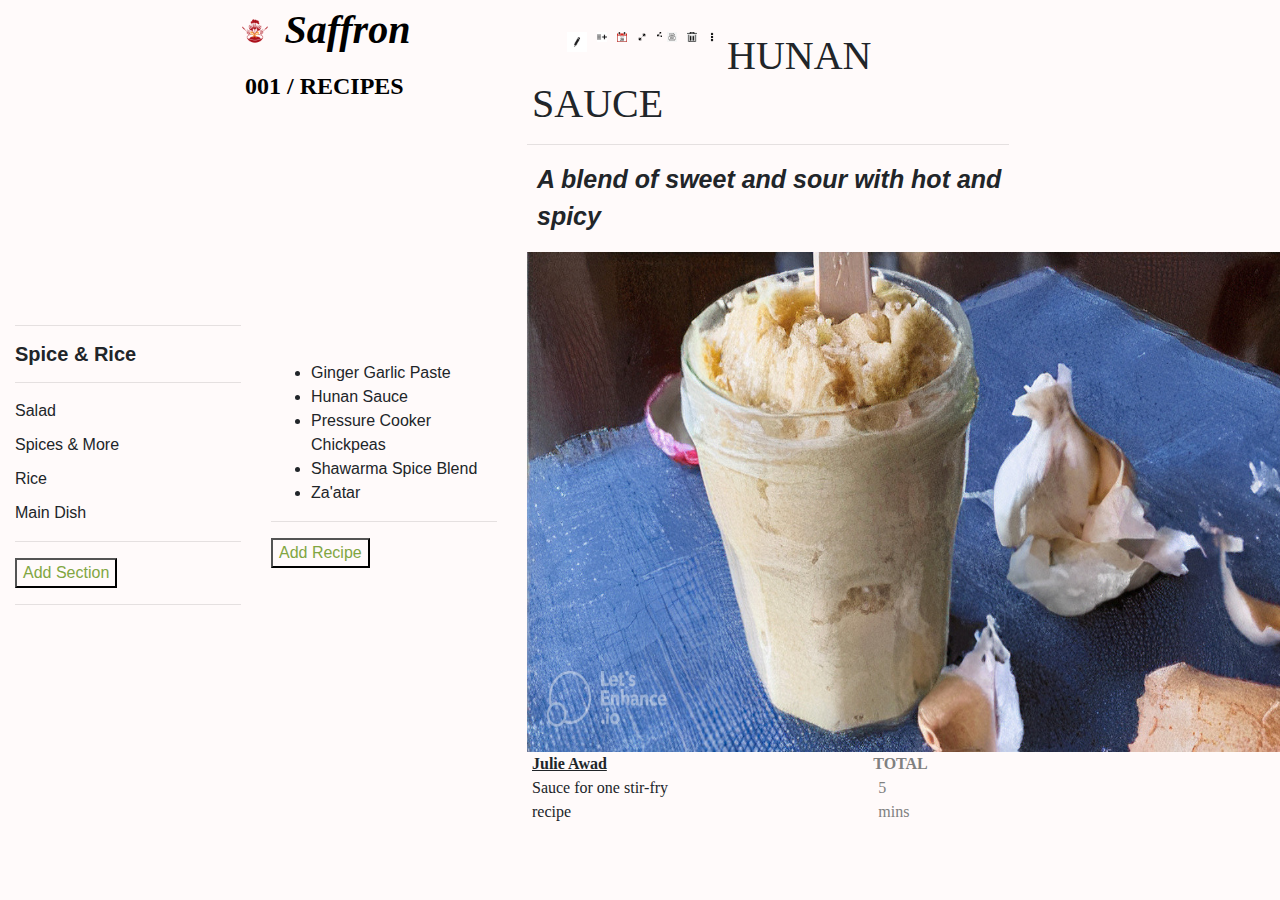
==== index.html @ aedabde5 "Merge branch 'main' of https://github.com/blkjacobinsjr/cookbook-group3 into navbranch" ====
<!DOCTYPE html>
<html lang="en">
<head>
    <link href="https://stackpath.bootstrapcdn.com/bootstrap/4.4.1/css/bootstrap.min.css" rel="stylesheet">
    <meta charset="UTF-8">
    <meta name="viewport" content="width=device-width, initial-scale=1.0">
    <link rel="stylesheet" href="styles.css"/>
    <link rel="stylesheet" href="./CSS/cookbook-body.css">
    <title>Recipe Webpage</title>
</head>
<body>
    <header>
        <nav>
            <div class="logo-container">
              <a href="#logo" class="logo" id="logo"><img src="design-assets/restaurant-logo.png" alt="logo"/></a>
              <a href="#logotext" class="saffron-text font-weight-bold" style="font-family: 'Cormorant'; color: #000000">Saffron</a> 
              <h1 class="recipes-title font-weight-bold" style="font-family: 'Roboto'; color: #000000">001 / RECIPES</h1> 
              <!-- Added bold font weight for 'Saffron' -->
            </div>
        </nav>
    </header>

    <div class="container">
        
        <div class="row">
            <div class="col-md-3"> <!-- Column 1 -->
                <hr>
                <h2 class="section-title">Spice &amp; Rice</h2>
                <hr>
                <ul class="section-list">
                    <li class="section-item" data-section="salad">Salad</li>
                    <li class="section-item" data-section="spices">Spices &amp; More</li>
                    <li class="section-item" data-section="rice">Rice</li>
                    <li class="section-item" data-section="main-dish">Main Dish</li>
                </ul>
                <hr>
                <button class="AddButton">Add Section</button>
                <hr>
            </div>

        <!-- Data inside the second column -->
        <div class="col-md-3" id="recipes"> <!-- Column 2 -->
            <ul class="recipe-list" data-section="spices">
                <li class="recipe-item" data-recipe="ginger-garlic-paste">Ginger Garlic Paste</li>
                <li class="recipe-item" data-recipe="hunan-sauce">Hunan Sauce</li>
                <li class="recipe-item" data-recipe="schezwan-sauce">Pressure Cooker Chickpeas</li>
                <li class="recipe-item" data-recipe="schezwan-sauce">Shawarma Spice Blend</li>
                <li class="recipe-item" data-recipe="schezwan-sauce">Za'atar</li>
                <!-- Add more items as needed -->
                </ul>
                <hr>
                <button class="AddButton">Add Recipe</button>
            </ul>
        </div>

            <div class="col-md-6"> <!-- Column 3 -->
                <!-- Recipe Details Here -->
                <div id="navbar">  <!-- navbar-->
                    <nav>
                        <ul>
                            <li class="pencil"><img src="./icons/pencil.jpg" alt="pencil"></li>
                            <li class="options"><img src="./icons/options.png" alt="options"></li> 
                            <li class="calender"> <img src="./icons/calender.png" alt="calender"></li> 
                            <li class="expand"> <img src="./icons/expand.png" alt="expand"></li> 
                            <li class="share"> <img src="./icons/share.png" alt="share"></li> 
                            <li class="pdf_doc">  <img src="./icons/pdf_doc.jpg" alt="pdf"></li> 
                            <li class="delete"> <img src="./icons/delete.jpg" alt="delete"></li> 
                            <li class="icons">  <img src="./icons/icons.png" alt="icon"></li> 
                        
                        </ul>
                     </nav>
                    
                </div>
                <section class="reciepe-body">
                     <div>
                         <h1>HUNAN SAUCE</h1>
                      </div>
                     <hr>
                     <div>
                         <p>A blend of sweet and sour with hot and spicy</p>
                     </div>
                     <img src="./design-assets/Hunan_sauce.jpg" alt="Hunan_sauce" height="500px" width="800px">

                    <!----Table data in rows and colums -->
                     
                     <table id="body-bottom" >
                           <tr class="row-1">
                                <th class="tablehead-1">
                                   Julie Awad 
                                </th>
                                <th class="tablehead-2">
                                    TOTAL
                                </th>
                          </tr>
                           <tr class='row-2'>
                                <td class="data-1">
                                   Sauce for one stir-fry recipe
                                </td>
            
                                <td class="data-2">
                                      5 mins
                                </td>
            
                            </tr>
                        
                     </table>
                  
                </section>
            </div>

        </div>
    </div>

    <script src="script.js"></script>
</body>
</html>
---- styles.css ----
@import './CSS/header.css';
@import './CSS/col1.css';
@import './CSS/col2.css';
@import './CSS/cookbook-body.css';

/* PLEASE DON'T CHANGE SOMTHING HERE USE SEPARATE FILES
AND PLEASE USE UNIQE .CLASSES 
*/

body {
    background-color:snow
}

.AddButton {
    background-color: transparent;
    color: rgb(129, 166, 65);
    box-shadow: none;
}
---- CSS/cookbook-body.css ----
/* Title, Descrip, Img */
body{
    width: 80%;
    margin-top: 0px;
    
}
.reciepe-body {
    font-family: 'Times New Roman', Times, serif;
}


.col-md-6{
    margin-top: -90px;
}

#navbar{
    margin-top:0px;
    margin-bottom: 0px;
}

h1{
    margin-bottom: 5px;
    margin-top: 10px;
    margin-left: 0px;
    padding-left:5px;
    font-size: 40px;
}

p{
    font-family: apple-system, BlinkMacSystemFont, "Segoe UI", Roboto, Oxygen-Sans, Ubuntu, Cantarell, "Helvetica Neue", sans-serif;
    font-style: italic;
    font-weight: bold;
    font-size:25px;
    padding: 0px 0px 0px 10px ;
    margin-top:5px;;
}

img {
    margin-right:10px;
}
/*#### table ###  */
#body-bottom .row-1 .tablehead-1 {
    padding: 0 90px 0px 5px;
    text-align: left;
    
}
.tablehead-1{
text-decoration: underline;
}
#body-bottom .row-1 .tablehead-2 {
    padding: 0 70px 0px 100px; 
    color: gray; 
}
#body-bottom .row-2 .data-1 {
    padding: 0 90px 0px 5px;
    
}
#body-bottom .row-2 .data-2 {
    padding: 0 90px 0px 105px;
    color: gray
}

/*##### navbar ####*/

nav ul{
    list-style-type: none;
margin-top:0px;
padding-top:0px;

}
nav ul li{
    display:flex;
    justify-content: space-around;
    float:left;
    width:20px;
    height:20px;
    padding-bottom: 10px;
  
}


nav ul .pencil{
width: 30px;
height:30px;
}
nav ul .share{
    width: 10px;
    height:15px;
    }
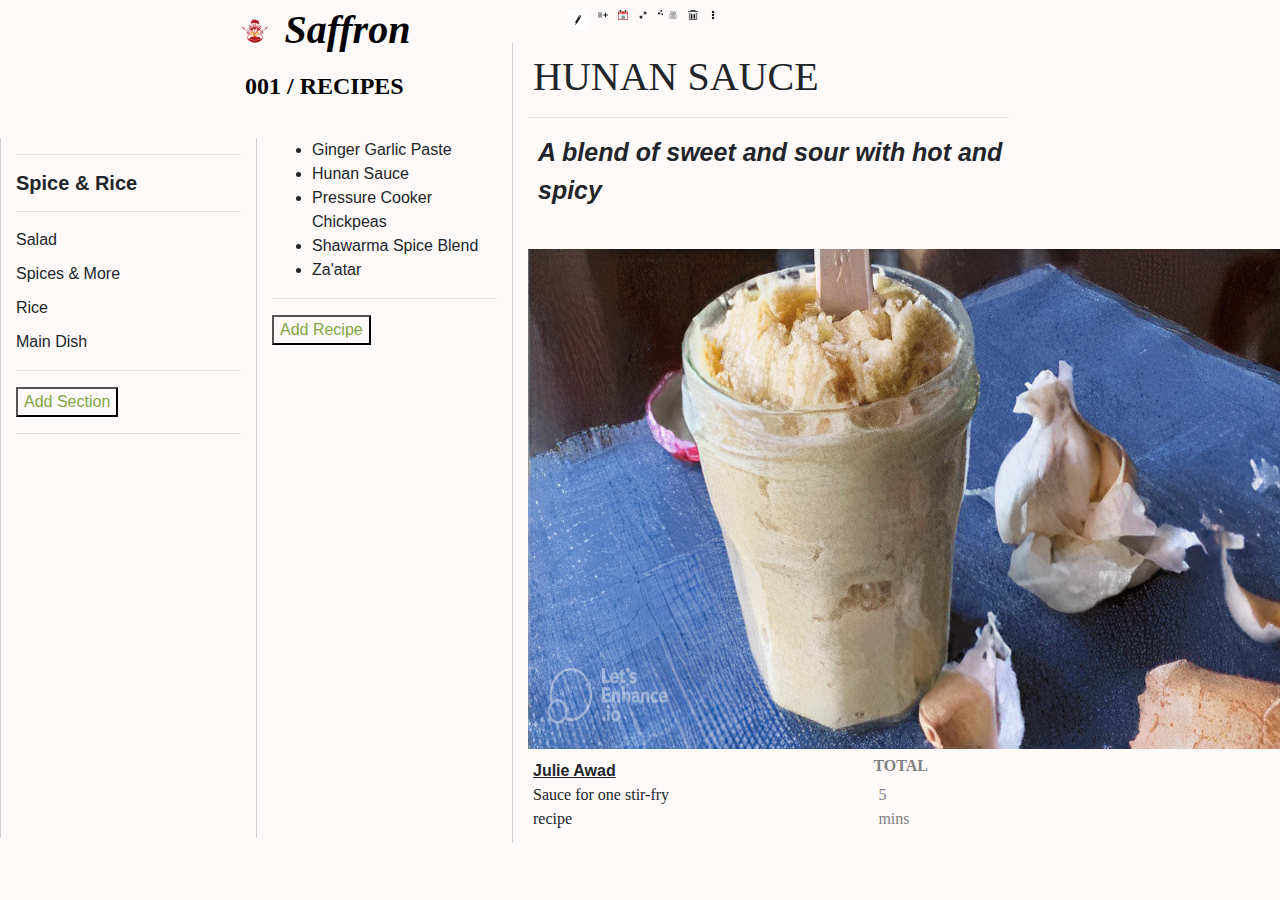
==== commit 22b07748: "styling tweaks across col1&2, fixed nav, css hover" ====
--- a/index.html
+++ b/index.html
@@ -5,7 +5,6 @@
     <meta charset="UTF-8">
     <meta name="viewport" content="width=device-width, initial-scale=1.0">
     <link rel="stylesheet" href="styles.css"/>
-    <link rel="stylesheet" href="./CSS/cookbook-body.css">
     <title>Recipe Webpage</title>
 </head>
 <body>
@@ -69,8 +68,6 @@
                         
                         </ul>
                      </nav>
-                    
-                </div>
                 <section class="reciepe-body">
                      <div>
                          <h1>HUNAN SAUCE</h1>
@@ -79,8 +76,11 @@
                      <div>
                          <p>A blend of sweet and sour with hot and spicy</p>
                      </div>
-                     <img src="./design-assets/Hunan_sauce.jpg" alt="Hunan_sauce" height="500px" width="800px">
-
+                     <a class="hover-img" href="#">
+                        <div class="wrap">
+                        <img src="./design-assets/Hunan_sauce.jpg" alt="Hunan_sauce" height="500px" width="800px">
+                        <div class="text">Hunan Sauce</div>
+                        </a>
                     <!----Table data in rows and colums -->
                      
                      <table id="body-bottom" >
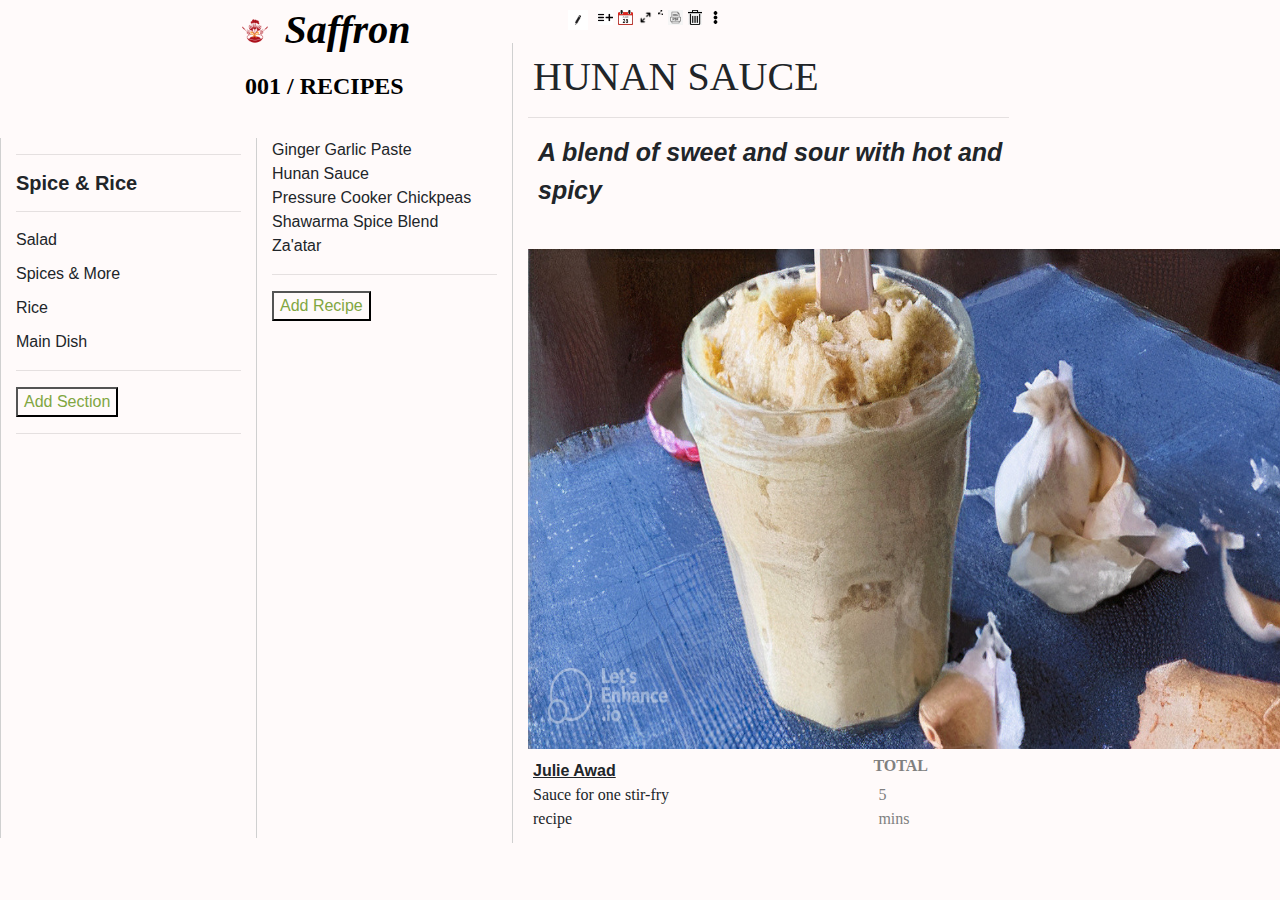
==== commit 5f0c8033: "added hover effect to column" ====
--- a/index.html
+++ b/index.html
@@ -79,7 +79,17 @@
                      <a class="hover-img" href="#">
                         <div class="wrap">
                         <img src="./design-assets/Hunan_sauce.jpg" alt="Hunan_sauce" height="500px" width="800px">
-                        <div class="text">Hunan Sauce</div>
+                        <div class="text">Hunan Sauce<b> <p>2 tablespoons soy sauce
+                            2 tablespoons rice vinegar
+                            1 tablespoon hoisin sauce
+                            1 tablespoon chili garlic sauce or sriracha
+                            1 tablespoon cornstarch
+                            1 tablespoon water
+                            1 teaspoon sugar
+                            1 teaspoon sesame oil
+                            2 cloves garlic, minced
+                            1 teaspoon grated ginger
+                            1/4 cup chicken or vegetable broth</p></b></div>
                         </a>
                     <!----Table data in rows and colums -->
                      
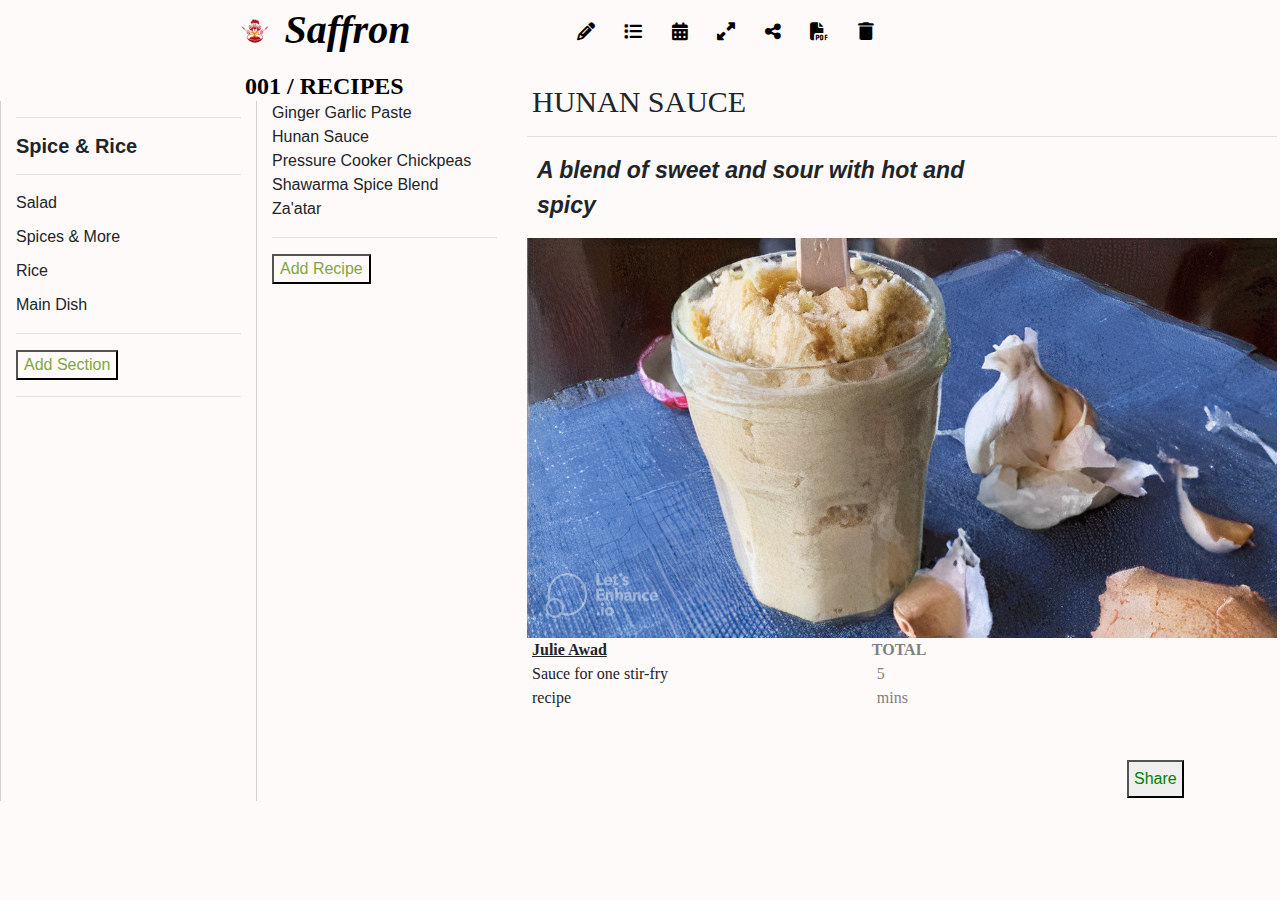
==== commit 01a1b594: "'navbar and share button are updated'" ====
--- a/index.html
+++ b/index.html
@@ -5,6 +5,8 @@
     <meta charset="UTF-8">
     <meta name="viewport" content="width=device-width, initial-scale=1.0">
     <link rel="stylesheet" href="styles.css"/>
+    <link rel="stylesheet" href="./CSS/cookbook-body.css">
+    <link rel="stylesheet" href="https://cdnjs.cloudflare.com/ajax/libs/font-awesome/6.4.0/css/all.min.css" />
     <title>Recipe Webpage</title>
 </head>
 <body>
@@ -55,42 +57,31 @@
             <div class="col-md-6"> <!-- Column 3 -->
                 <!-- Recipe Details Here -->
                 <div id="navbar">  <!-- navbar-->
-                    <nav>
+                    <nav class="horizontal-menu">
                         <ul>
-                            <li class="pencil"><img src="./icons/pencil.jpg" alt="pencil"></li>
-                            <li class="options"><img src="./icons/options.png" alt="options"></li> 
-                            <li class="calender"> <img src="./icons/calender.png" alt="calender"></li> 
-                            <li class="expand"> <img src="./icons/expand.png" alt="expand"></li> 
-                            <li class="share"> <img src="./icons/share.png" alt="share"></li> 
-                            <li class="pdf_doc">  <img src="./icons/pdf_doc.jpg" alt="pdf"></li> 
-                            <li class="delete"> <img src="./icons/delete.jpg" alt="delete"></li> 
-                            <li class="icons">  <img src="./icons/icons.png" alt="icon"></li> 
+                            <li> <a href=""> <i class="fa-solid fa-pencil" style="color:black;"></i></a></li>
+                            <li><a href=""><i class="fa-solid fa-list" style="color:black;"></i></a></li> 
+                            <li><a href=""><i class="fa-solid fa-calendar-days" style="color:black;"></i></a></li> 
+                            <li> <a href=""><i class="fa-solid fa-up-right-and-down-left-from-center" style="color:black;"></i></a></li> 
+                            <li><a href=""><i class="fa-solid fa-share-nodes" style="color:black;"></i></a></li> 
+                            <li> <a href=""><i class="fa-solid fa-file-pdf" style="color:black;"></i></a></li> 
+                            <li><a href=""><i class="fa-solid fa-trash" style="color:black;"></i></a></li> 
+                            
                         
                         </ul>
                      </nav>
+                    
+                </div>
                 <section class="reciepe-body">
                      <div>
                          <h1>HUNAN SAUCE</h1>
                       </div>
-                     <hr>
+                     <hr width="750px">
                      <div>
                          <p>A blend of sweet and sour with hot and spicy</p>
                      </div>
-                     <a class="hover-img" href="#">
-                        <div class="wrap">
-                        <img src="./design-assets/Hunan_sauce.jpg" alt="Hunan_sauce" height="500px" width="800px">
-                        <div class="text">Hunan Sauce<b> <p>2 tablespoons soy sauce
-                            2 tablespoons rice vinegar
-                            1 tablespoon hoisin sauce
-                            1 tablespoon chili garlic sauce or sriracha
-                            1 tablespoon cornstarch
-                            1 tablespoon water
-                            1 teaspoon sugar
-                            1 teaspoon sesame oil
-                            2 cloves garlic, minced
-                            1 teaspoon grated ginger
-                            1/4 cup chicken or vegetable broth</p></b></div>
-                        </a>
+                     <img src="./design-assets/Hunan_sauce.jpg" alt="Hunan_sauce" height="400px" width="750px">
+
                     <!----Table data in rows and colums -->
                      
                      <table id="body-bottom" >
@@ -113,11 +104,13 @@
             
                             </tr>
                         
-                     </table>
-                  
+                     </table> 
+                     <button class="btn-section" onclick="alert('my alert message !!')">
+                        Share
+                    </button>
                 </section>
             </div>
-
+           
         </div>
     </div>
 
--- a/CSS/cookbook-body.css
+++ b/CSS/cookbook-body.css
@@ -0,0 +1,118 @@
+/* Title, Descrip, Img */
+body{
+    width:80%;
+    margin-top: 0px;
+    
+}
+.reciepe-body {
+    font-family: 'Times New Roman', Times, serif;
+}
+
+
+.col-md-6{
+    margin-top: -90px;
+}
+
+#navbar{
+    margin-top:0px;
+    margin-bottom: 0px;
+}
+
+h1{
+    margin-bottom: 0px;
+    padding-bottom:0px;
+    margin-top: 10px;
+    margin-left: 0px;
+    padding-left:5px;
+    font-size: 30px;
+}
+
+p{
+    font-family: apple-system, BlinkMacSystemFont, "Segoe UI", Roboto, Oxygen-Sans, Ubuntu, Cantarell, "Helvetica Neue", sans-serif;
+    font-style: italic;
+    font-weight: bold;
+    font-size:23px;
+    padding: 0px 0px 0px 10px ;
+    margin-top:5px;;
+}
+
+img {
+    margin-right:10px;
+}
+/*#### table ###  */
+#body-bottom .row-1 .tablehead-1 {
+    padding: 0 90px 0px 5px;
+    text-align: left;
+    
+}
+.tablehead-1{
+text-decoration: underline;
+}
+#body-bottom .row-1 .tablehead-2 {
+    padding: 0 70px 0px 100px; 
+    color: gray; 
+}
+#body-bottom .row-2 .data-1 {
+    padding: 0 70px 0px 5px;
+    
+}
+#body-bottom .row-2 .data-2 {
+    padding: 0 90px 0px 105px;
+    color: gray
+}
+
+/*##### navbar ####*/
+
+.horizontal-menu ul{
+
+margin-top:0px;
+padding-top:0px;
+
+}
+
+.horizontal-menu u1{
+    float:left;
+ 
+}
+
+.horizontal-menu ul li{
+    list-style-type: none;
+    display:inline-block;
+    padding:10px;
+    color: blanchedalmond;
+
+   
+}
+ .horizontal-menu li a{ 
+    display: flex;
+    align-items: center;
+    float:left;
+    padding-bottom: 10px;
+    list-style-type: none;
+    
+  
+}
+.horizontal-menu li a i {
+  margin-right: 5px;
+  font-size: large;
+}
+
+.horizontal-menu li:nth-child(n+1){
+    margin-left: auto;
+}
+
+
+.horizontal-menu ul li a:hover{
+    background-color: yellowgreen;
+}
+
+
+    /* ## button section ##*/
+.reciepe-body .btn-section{
+    float:center;
+    padding: 5px;
+    margin:50px 0px 0px 600px;
+    text-align:center;
+    color:green;
+    font-family: 'Roboto', sans-serif;
+}
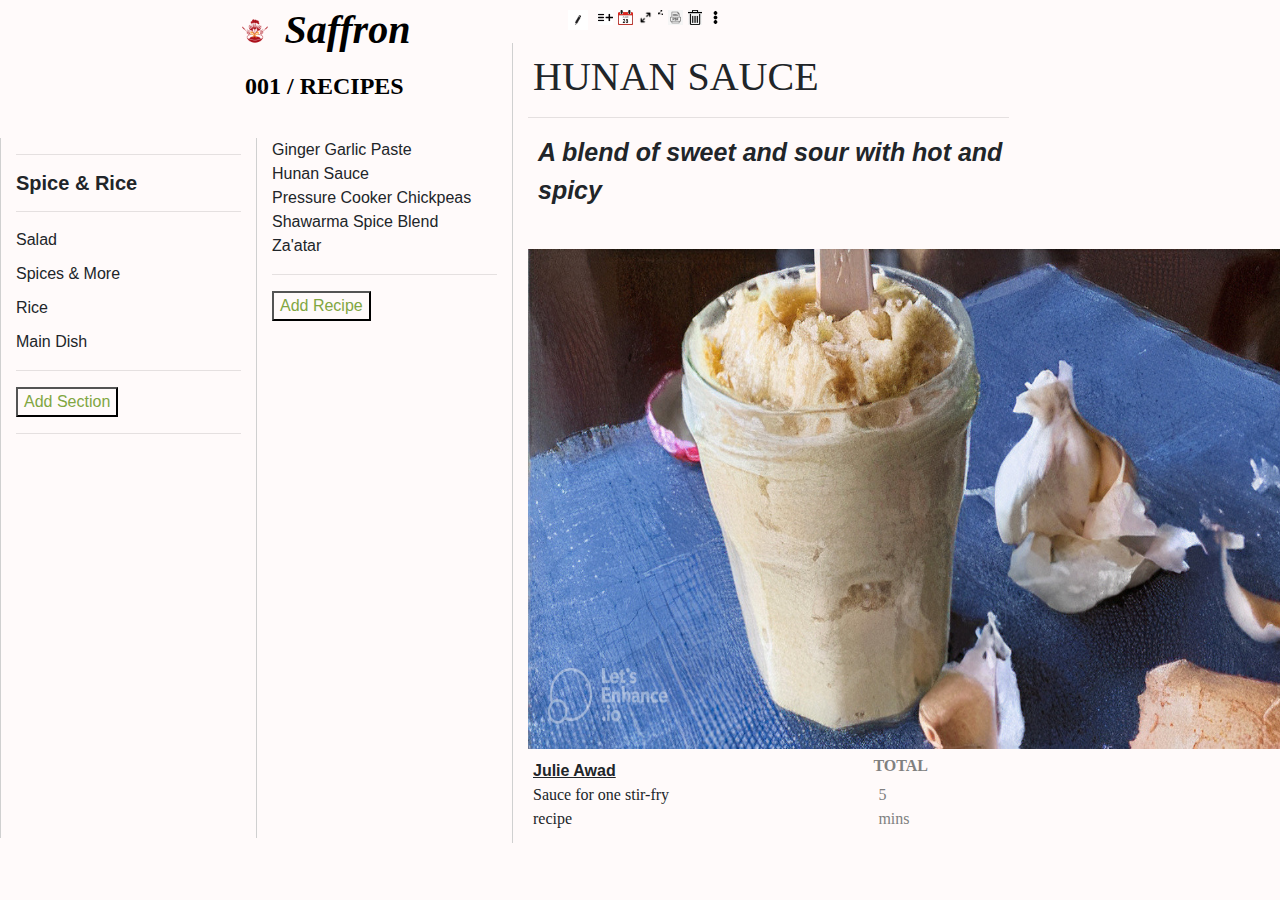
==== commit 7f3ddf90: "Merge pull request #7 from blkjacobinsjr/navbranch" ====
--- a/index.html
+++ b/index.html
@@ -5,8 +5,6 @@
     <meta charset="UTF-8">
     <meta name="viewport" content="width=device-width, initial-scale=1.0">
     <link rel="stylesheet" href="styles.css"/>
-    <link rel="stylesheet" href="./CSS/cookbook-body.css">
-    <link rel="stylesheet" href="https://cdnjs.cloudflare.com/ajax/libs/font-awesome/6.4.0/css/all.min.css" />
     <title>Recipe Webpage</title>
 </head>
 <body>
@@ -57,31 +55,42 @@
             <div class="col-md-6"> <!-- Column 3 -->
                 <!-- Recipe Details Here -->
                 <div id="navbar">  <!-- navbar-->
-                    <nav class="horizontal-menu">
+                    <nav>
                         <ul>
-                            <li> <a href=""> <i class="fa-solid fa-pencil" style="color:black;"></i></a></li>
-                            <li><a href=""><i class="fa-solid fa-list" style="color:black;"></i></a></li> 
-                            <li><a href=""><i class="fa-solid fa-calendar-days" style="color:black;"></i></a></li> 
-                            <li> <a href=""><i class="fa-solid fa-up-right-and-down-left-from-center" style="color:black;"></i></a></li> 
-                            <li><a href=""><i class="fa-solid fa-share-nodes" style="color:black;"></i></a></li> 
-                            <li> <a href=""><i class="fa-solid fa-file-pdf" style="color:black;"></i></a></li> 
-                            <li><a href=""><i class="fa-solid fa-trash" style="color:black;"></i></a></li> 
-                            
+                            <li class="pencil"><img src="./icons/pencil.jpg" alt="pencil"></li>
+                            <li class="options"><img src="./icons/options.png" alt="options"></li> 
+                            <li class="calender"> <img src="./icons/calender.png" alt="calender"></li> 
+                            <li class="expand"> <img src="./icons/expand.png" alt="expand"></li> 
+                            <li class="share"> <img src="./icons/share.png" alt="share"></li> 
+                            <li class="pdf_doc">  <img src="./icons/pdf_doc.jpg" alt="pdf"></li> 
+                            <li class="delete"> <img src="./icons/delete.jpg" alt="delete"></li> 
+                            <li class="icons">  <img src="./icons/icons.png" alt="icon"></li> 
                         
                         </ul>
                      </nav>
-                    
-                </div>
                 <section class="reciepe-body">
                      <div>
                          <h1>HUNAN SAUCE</h1>
                       </div>
-                     <hr width="750px">
+                     <hr>
                      <div>
                          <p>A blend of sweet and sour with hot and spicy</p>
                      </div>
-                     <img src="./design-assets/Hunan_sauce.jpg" alt="Hunan_sauce" height="400px" width="750px">
-
+                     <a class="hover-img" href="#">
+                        <div class="wrap">
+                        <img src="./design-assets/Hunan_sauce.jpg" alt="Hunan_sauce" height="500px" width="800px">
+                        <div class="text">Hunan Sauce<b> <p>2 tablespoons soy sauce
+                            2 tablespoons rice vinegar
+                            1 tablespoon hoisin sauce
+                            1 tablespoon chili garlic sauce or sriracha
+                            1 tablespoon cornstarch
+                            1 tablespoon water
+                            1 teaspoon sugar
+                            1 teaspoon sesame oil
+                            2 cloves garlic, minced
+                            1 teaspoon grated ginger
+                            1/4 cup chicken or vegetable broth</p></b></div>
+                        </a>
                     <!----Table data in rows and colums -->
                      
                      <table id="body-bottom" >
@@ -104,13 +113,11 @@
             
                             </tr>
                         
-                     </table> 
-                     <button class="btn-section" onclick="alert('my alert message !!')">
-                        Share
-                    </button>
+                     </table>
+                  
                 </section>
             </div>
-           
+
         </div>
     </div>
 
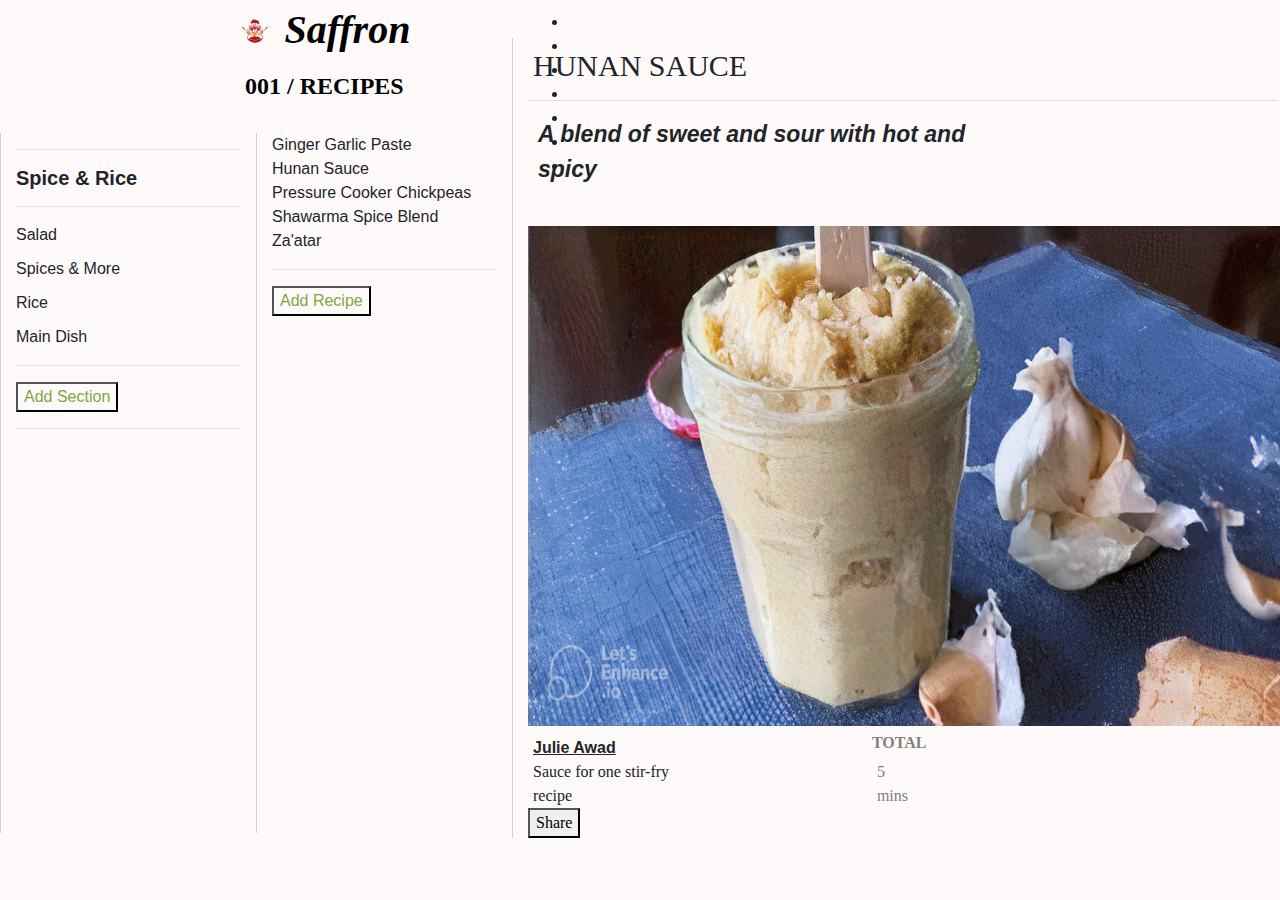
==== commit 89bc043b: "'updating share button section under body'" ====
--- a/index.html
+++ b/index.html
@@ -55,16 +55,16 @@
             <div class="col-md-6"> <!-- Column 3 -->
                 <!-- Recipe Details Here -->
                 <div id="navbar">  <!-- navbar-->
-                    <nav>
+                    <nav class="horizontal-menu">
                         <ul>
-                            <li class="pencil"><img src="./icons/pencil.jpg" alt="pencil"></li>
-                            <li class="options"><img src="./icons/options.png" alt="options"></li> 
-                            <li class="calender"> <img src="./icons/calender.png" alt="calender"></li> 
-                            <li class="expand"> <img src="./icons/expand.png" alt="expand"></li> 
-                            <li class="share"> <img src="./icons/share.png" alt="share"></li> 
-                            <li class="pdf_doc">  <img src="./icons/pdf_doc.jpg" alt="pdf"></li> 
-                            <li class="delete"> <img src="./icons/delete.jpg" alt="delete"></li> 
-                            <li class="icons">  <img src="./icons/icons.png" alt="icon"></li> 
+                            <li> <a href=""> <i class="fa-solid fa-pencil" style="color:black;"></i></a></li>
+                            <li><a href=""><i class="fa-solid fa-list" style="color:black;"></i></a></li> 
+                            <li><a href=""><i class="fa-solid fa-calendar-days" style="color:black;"></i></a></li> 
+                            <li> <a href=""><i class="fa-solid fa-up-right-and-down-left-from-center" style="color:black;"></i></a></li> 
+                            <li><a href=""><i class="fa-solid fa-share-nodes" style="color:black;"></i></a></li> 
+                            <li> <a href=""><i class="fa-solid fa-file-pdf" style="color:black;"></i></a></li> 
+                            <li><a href=""><i class="fa-solid fa-trash" style="color:black;"></i></a></li> 
+                            
                         
                         </ul>
                      </nav>
@@ -72,24 +72,14 @@
                      <div>
                          <h1>HUNAN SAUCE</h1>
                       </div>
-                     <hr>
+                     <hr width="750px">
                      <div>
                          <p>A blend of sweet and sour with hot and spicy</p>
                      </div>
                      <a class="hover-img" href="#">
                         <div class="wrap">
                         <img src="./design-assets/Hunan_sauce.jpg" alt="Hunan_sauce" height="500px" width="800px">
-                        <div class="text">Hunan Sauce<b> <p>2 tablespoons soy sauce
-                            2 tablespoons rice vinegar
-                            1 tablespoon hoisin sauce
-                            1 tablespoon chili garlic sauce or sriracha
-                            1 tablespoon cornstarch
-                            1 tablespoon water
-                            1 teaspoon sugar
-                            1 teaspoon sesame oil
-                            2 cloves garlic, minced
-                            1 teaspoon grated ginger
-                            1/4 cup chicken or vegetable broth</p></b></div>
+                        <div class="text">Hunan Sauce</div>
                         </a>
                     <!----Table data in rows and colums -->
                      
@@ -113,11 +103,13 @@
             
                             </tr>
                         
-                     </table>
-                  
+                     </table> 
+                     <button class="btn-section" onclick="alert('my alert message !!')">
+                        Share
+                    </button>
                 </section>
             </div>
-
+           
         </div>
     </div>
 
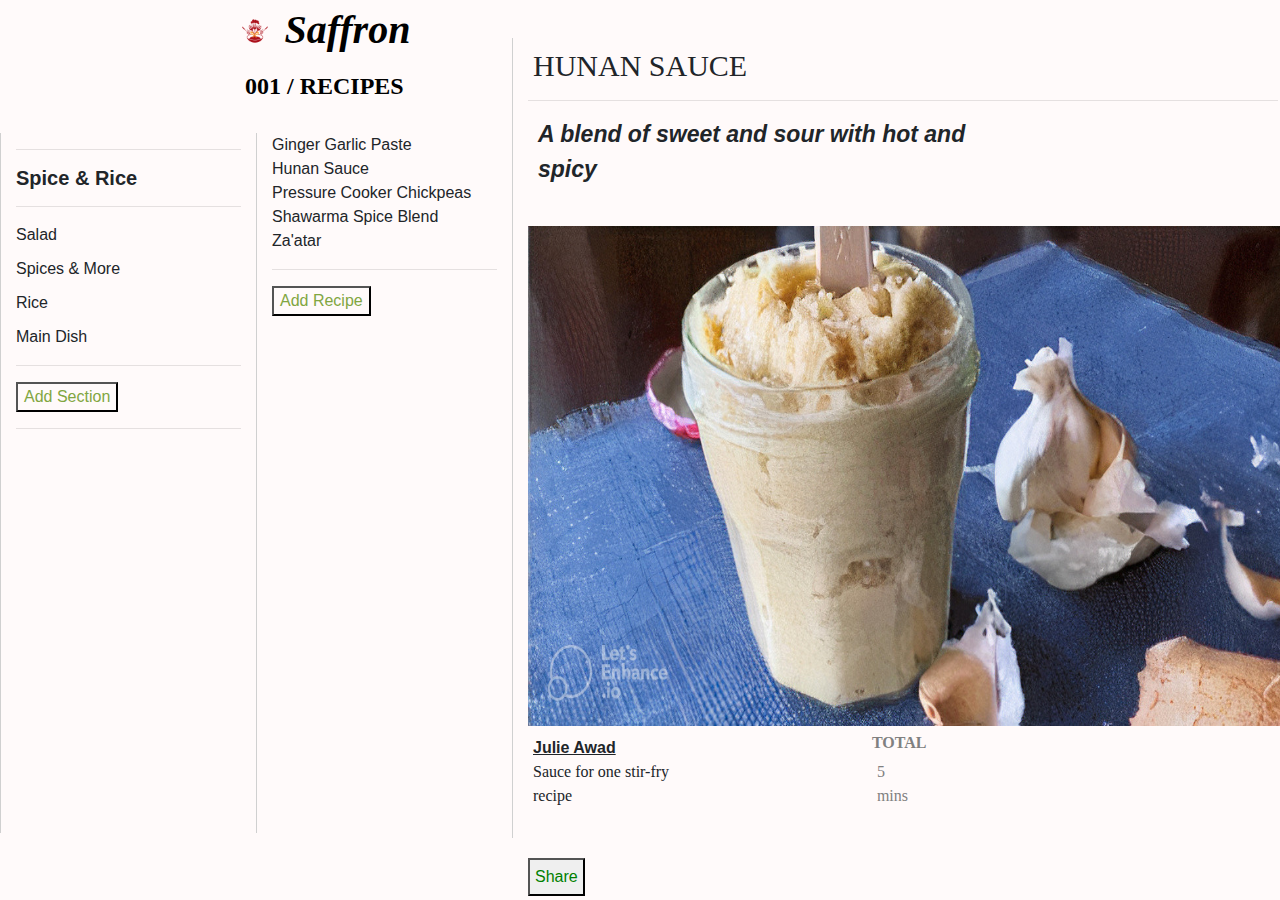
==== commit 250912ec: "navbar tweak" ====
--- a/index.html
+++ b/index.html
@@ -56,16 +56,44 @@
                 <!-- Recipe Details Here -->
                 <div id="navbar">  <!-- navbar-->
                     <nav class="horizontal-menu">
-                        <ul>
-                            <li> <a href=""> <i class="fa-solid fa-pencil" style="color:black;"></i></a></li>
-                            <li><a href=""><i class="fa-solid fa-list" style="color:black;"></i></a></li> 
-                            <li><a href=""><i class="fa-solid fa-calendar-days" style="color:black;"></i></a></li> 
-                            <li> <a href=""><i class="fa-solid fa-up-right-and-down-left-from-center" style="color:black;"></i></a></li> 
-                            <li><a href=""><i class="fa-solid fa-share-nodes" style="color:black;"></i></a></li> 
-                            <li> <a href=""><i class="fa-solid fa-file-pdf" style="color:black;"></i></a></li> 
-                            <li><a href=""><i class="fa-solid fa-trash" style="color:black;"></i></a></li> 
-                            
-                        
+                        <ul class="nav">
+                            <li class="nav-item"> 
+                                <a href="" class="nav-link"> 
+                                    <i class="fa fa-pencil" style="color:black;"></i>
+                                </a>
+                            </li>
+                            <li class="nav-item">
+                                <a href="" class="nav-link">
+                                    <i class="fa fa-list" style="color:black;"></i>
+                                </a>
+                            </li> 
+                            <li class="nav-item">
+                                <a href="" class="nav-link">
+                                    <i class="fa fa-calendar" style="color:black;"></i>
+                                </a>
+                            </li> 
+                            <li class="nav-item">
+                                <a href="" class="nav-link">
+                                    <i class="fa fa-arrows-alt" style="color:black;"></i>
+                                </a>
+                            </li> 
+                            <li class="nav-item">
+                                <a href="" class="nav-link">
+                                    <i class="fa fa-share-alt" style="color:black;"></i>
+                                </a>
+                            </li> 
+                            <li class="nav-item">
+                                <a href="" class="nav-link">
+                                    <i class="fa fa-file-pdf-o" style="color:black;"></i>
+                                </a>
+                            </li> 
+                            <li class="nav-item">
+                                <a href="" class="nav-link">
+                                    <i class="fa fa-trash" style="color:black;"></i>
+                                </a>
+                            </li> 
+                        </ul>
+                    </nav>                    
                         </ul>
                      </nav>
                 <section class="reciepe-body">
@@ -79,7 +107,17 @@
                      <a class="hover-img" href="#">
                         <div class="wrap">
                         <img src="./design-assets/Hunan_sauce.jpg" alt="Hunan_sauce" height="500px" width="800px">
-                        <div class="text">Hunan Sauce</div>
+                        <div class="text">Hunan Sauce<b> <p>2 tablespoons soy sauce
+                            2 tablespoons rice vinegar
+                            1 tablespoon hoisin sauce
+                            1 tablespoon chili garlic sauce or sriracha
+                            1 tablespoon cornstarch
+                            1 tablespoon water
+                            1 teaspoon sugar
+                            1 teaspoon sesame oil
+                            2 cloves garlic, minced
+                            1 teaspoon grated ginger
+                            1/4 cup chicken or vegetable broth</p></b></div>
                         </a>
                     <!----Table data in rows and colums -->
                      
@@ -104,10 +142,10 @@
                             </tr>
                         
                      </table> 
-                     <button class="btn-section" onclick="alert('my alert message !!')">
-                        Share
-                    </button>
                 </section>
+                <button class="btn-section" onclick="alert('my alert message !!')">
+                    Share
+                </button>
             </div>
            
         </div>
